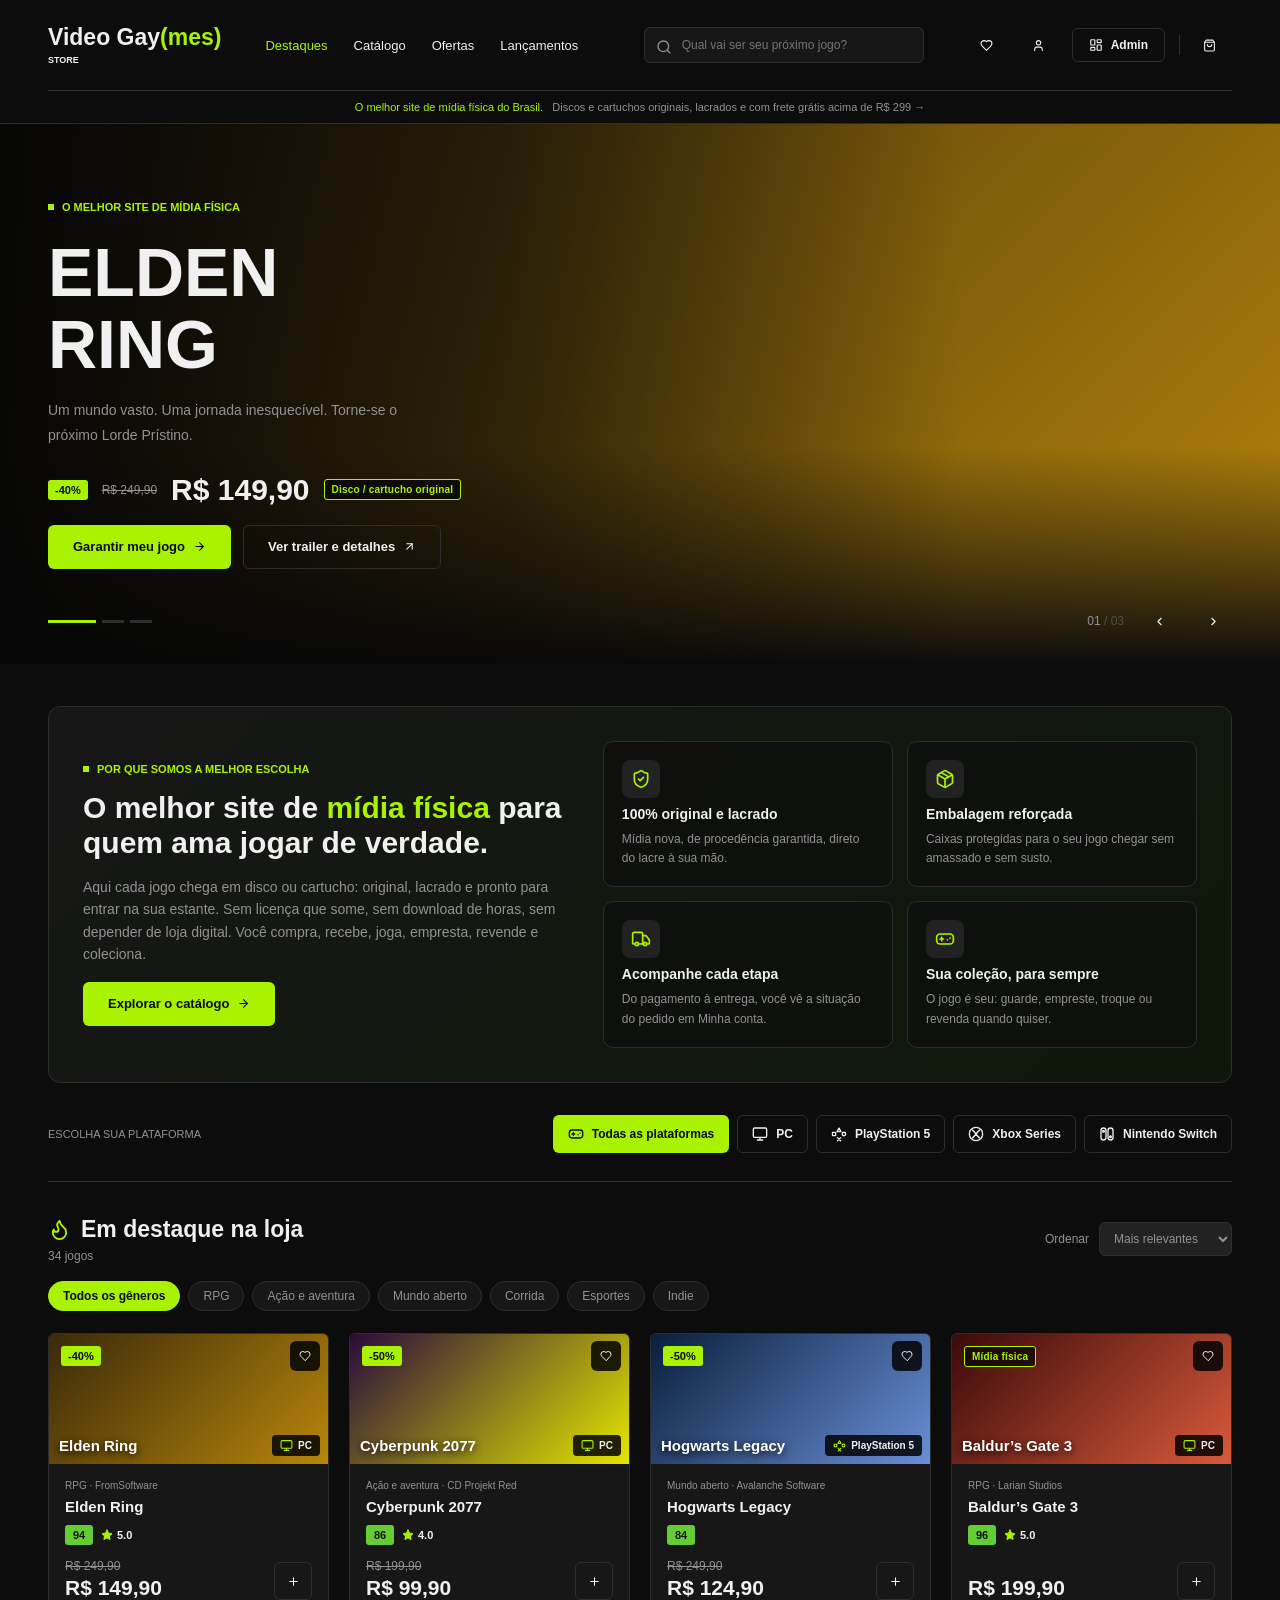
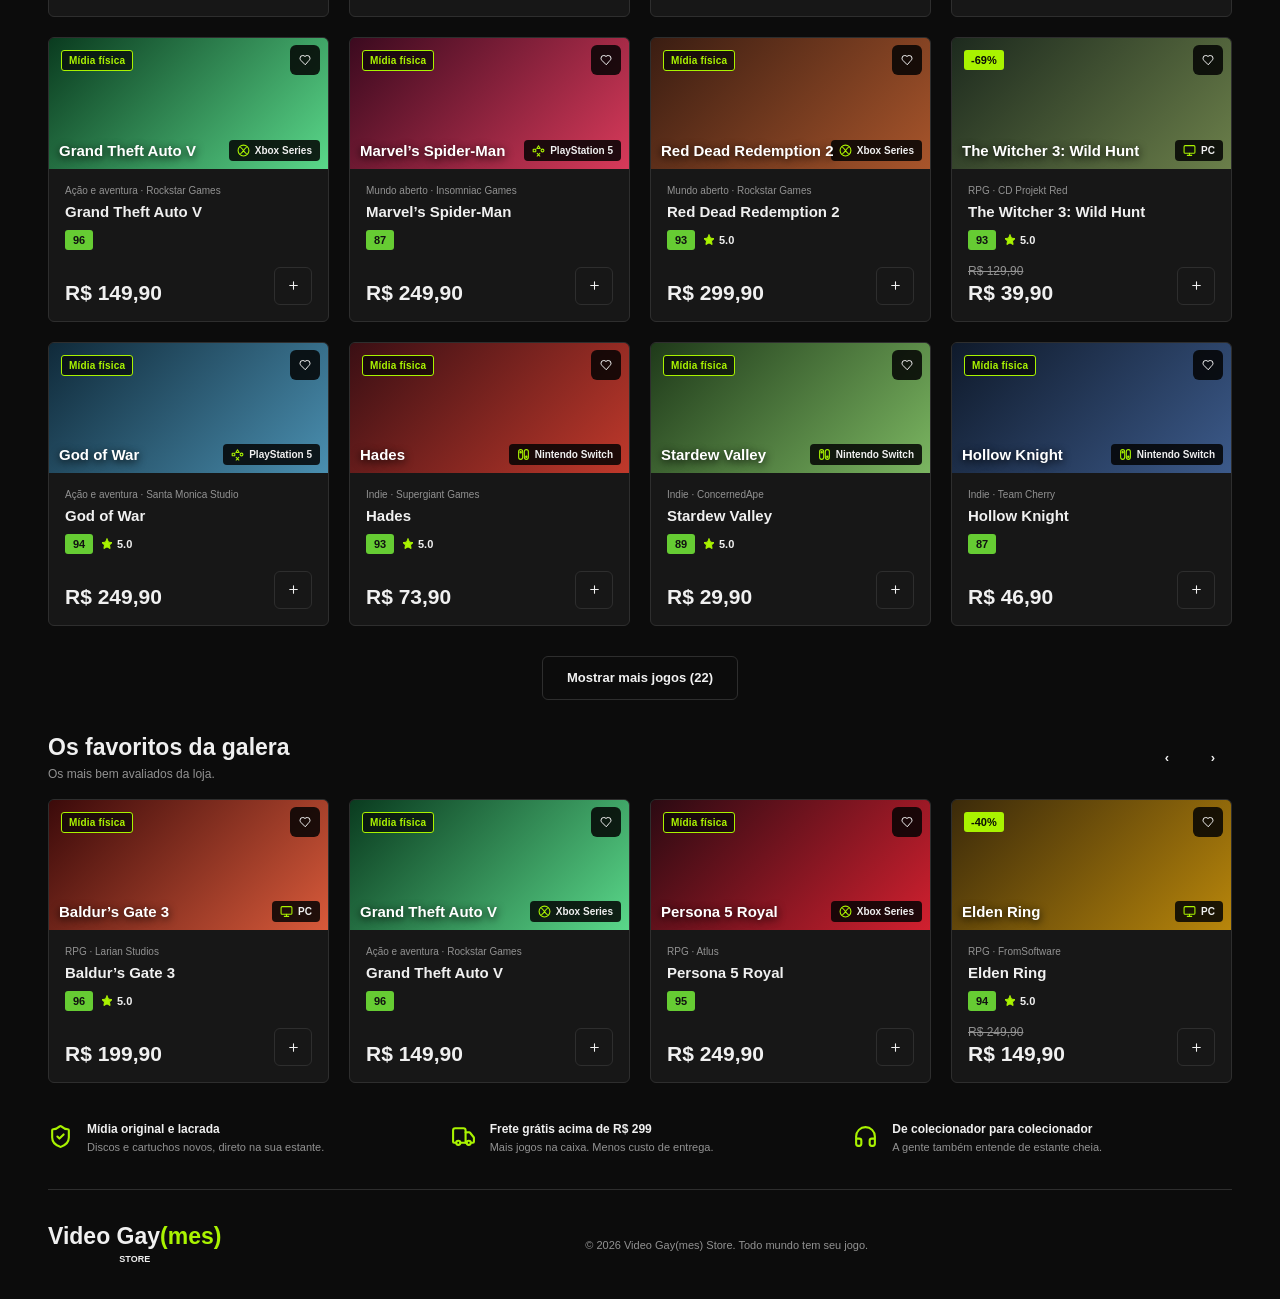
==== video-gaymes-store-c/index.html @ 2ef9c282 "Add files via upload" ====
<!DOCTYPE html>
<html lang="pt-BR">
<head>
  <meta charset="utf-8">
  <meta name="viewport" content="width=device-width, initial-scale=1">
  <title>Video Gay(mes) Store — O melhor site de mídia física para gamers</title>
  <meta name="description" content="O melhor site de mídia física: discos e cartuchos originais e lacrados para PC, PlayStation, Xbox e Nintendo, com envio protegido.">
  <link rel="icon" href="favicon.ico">
  <link rel="stylesheet" href="style.css">
</head>
<body data-page="store">
  <div class="container-store">
    <header class="store-header">
      <div class="brand">Video Gay<em>(mes)</em><small>STORE</small></div>
      <nav class="header-nav" id="nav" aria-label="Loja"></nav>
      <div class="header-search">
        <svg class="i" viewBox="0 0 24 24"><circle cx="11" cy="11" r="8"/><path d="m21 21-4.3-4.3"/></svg>
        <input id="q" aria-label="Buscar jogos" placeholder="Qual vai ser seu próximo jogo?">
      </div>
      <div class="header-actions">
        <button class="btn ghost icon" data-a="wishes" title="Lista de desejos"><svg class="i" viewBox="0 0 24 24"><path d="M19 14c1.49-1.46 3-3.21 3-5.5A5.5 5.5 0 0 0 16.5 3c-1.76 0-3 .5-4.5 2-1.5-1.5-2.74-2-4.5-2A5.5 5.5 0 0 0 2 8.5c0 2.3 1.5 4.05 3 5.5l7 7Z"/></svg></button>
        <button class="btn ghost icon" id="userBtn" data-a="account" title="Entrar"><svg class="i" viewBox="0 0 24 24"><path d="M19 21v-2a4 4 0 0 0-4-4H9a4 4 0 0 0-4 4v2"/><circle cx="12" cy="7" r="4"/></svg></button>
        <a class="btn outline admin-link" href="admin.html" title="Painel administrativo"><svg class="i" viewBox="0 0 24 24"><rect width="7" height="9" x="3" y="3" rx="1"/><rect width="7" height="5" x="14" y="3" rx="1"/><rect width="7" height="9" x="14" y="12" rx="1"/><rect width="7" height="5" x="3" y="16" rx="1"/></svg><span>Admin</span></a>
        <span class="sep"></span>
        <button class="btn ghost icon" data-a="cart" title="Carrinho"><svg class="i" viewBox="0 0 24 24"><path d="M6 2 3 6v14a2 2 0 0 0 2 2h14a2 2 0 0 0 2-2V6l-3-4Z"/><path d="M3 6h18"/><path d="M16 10a4 4 0 0 1-8 0"/></svg><span id="cartCount"></span></button>
      </div>
    </header>
  </div>

  <div class="announcement"><span>O melhor site de mídia física do Brasil.</span> &nbsp; Discos e cartuchos originais, lacrados e com frete grátis acima de R$ 299 →</div>

  <section class="hero" id="hero"></section>

  <main class="container-store">
    <section class="about" id="sobre">
      <div class="about-text">
        <span class="eyebrow">POR QUE SOMOS A MELHOR ESCOLHA</span>
        <h2>O melhor site de <em>mídia física</em> para quem ama jogar de verdade.</h2>
        <p>Aqui cada jogo chega em disco ou cartucho: original, lacrado e pronto para entrar na sua estante. Sem licença que some, sem download de horas, sem depender de loja digital. Você compra, recebe, joga, empresta, revende e coleciona.</p>
        <button class="btn lg" data-a="browse" data-v="Catálogo">Explorar o catálogo <svg class="i" viewBox="0 0 24 24"><path d="M5 12h14"/><path d="m12 5 7 7-7 7"/></svg></button>
      </div>
      <div class="about-grid">
        <div><span class="about-ico"><svg class="i" viewBox="0 0 24 24"><path d="M20 13c0 5-3.5 7.5-7.66 8.95a1 1 0 0 1-.67-.01C7.5 20.5 4 18 4 13V6a1 1 0 0 1 1-1c2 0 4.5-1.2 6.24-2.72a1.17 1.17 0 0 1 1.52 0C14.51 3.81 17 5 19 5a1 1 0 0 1 1 1z"/><path d="m9 12 2 2 4-4"/></svg></span><h3>100% original e lacrado</h3><p>Mídia nova, de procedência garantida, direto do lacre à sua mão.</p></div>
        <div><span class="about-ico"><svg class="i" viewBox="0 0 24 24"><path d="m7.5 4.27 9 5.15"/><path d="M21 8a2 2 0 0 0-1-1.73l-7-4a2 2 0 0 0-2 0l-7 4A2 2 0 0 0 3 8v8a2 2 0 0 0 1 1.73l7 4a2 2 0 0 0 2 0l7-4A2 2 0 0 0 21 16Z"/><path d="m3.3 7 8.7 5 8.7-5M12 22V12"/></svg></span><h3>Embalagem reforçada</h3><p>Caixas protegidas para o seu jogo chegar sem amassado e sem susto.</p></div>
        <div><span class="about-ico"><svg class="i" viewBox="0 0 24 24"><path d="M14 18V6a2 2 0 0 0-2-2H4a2 2 0 0 0-2 2v11a1 1 0 0 0 1 1h2"/><path d="M15 18H9"/><path d="M19 18h2a1 1 0 0 0 1-1v-3.65a1 1 0 0 0-.22-.62l-3.48-4.35A1 1 0 0 0 17.52 8H14"/><circle cx="17" cy="18" r="2"/><circle cx="7" cy="18" r="2"/></svg></span><h3>Acompanhe cada etapa</h3><p>Do pagamento à entrega, você vê a situação do pedido em Minha conta.</p></div>
        <div><span class="about-ico"><svg class="i" viewBox="0 0 24 24"><path d="M6 12h4M8 10v4"/><path d="M15 13h.01M18 11h.01"/><rect x="2" y="6" width="20" height="12" rx="4"/></svg></span><h3>Sua coleção, para sempre</h3><p>O jogo é seu: guarde, empreste, troque ou revenda quando quiser.</p></div>
      </div>
    </section>

    <div class="platform-band">
      <span class="platform-label">ESCOLHA SUA PLATAFORMA</span>
      <div class="platform-options" id="platforms"></div>
    </div>

    <section id="catalog">
      <div class="mobile-search"><input id="q2" aria-label="Buscar jogos no celular" placeholder="Buscar um jogo..."></div>
      <div id="catalogBody"></div>
    </section>

    <section>
      <div class="section-heading">
        <div><h2>Os favoritos da galera</h2><p>Os mais bem avaliados da loja.</p></div>
        <div style="display:flex;gap:8px">
          <button class="btn ghost icon" data-a="favPrev" title="Jogos anteriores">‹</button>
          <button class="btn ghost icon" data-a="favNext" title="Próximos jogos">›</button>
        </div>
      </div>
      <div class="game-grid" id="favGrid"></div>
    </section>

    <div class="benefits">
      <div><svg class="i" viewBox="0 0 24 24"><path d="M20 13c0 5-3.5 7.5-7.66 8.95a1 1 0 0 1-.67-.01C7.5 20.5 4 18 4 13V6a1 1 0 0 1 1-1c2 0 4.5-1.2 6.24-2.72a1.17 1.17 0 0 1 1.52 0C14.51 3.81 17 5 19 5a1 1 0 0 1 1 1z"/><path d="m9 12 2 2 4-4"/></svg><div><strong>Mídia original e lacrada</strong><p>Discos e cartuchos novos, direto na sua estante.</p></div></div>
      <div><svg class="i" viewBox="0 0 24 24"><path d="M14 18V6a2 2 0 0 0-2-2H4a2 2 0 0 0-2 2v11a1 1 0 0 0 1 1h2"/><path d="M15 18H9"/><path d="M19 18h2a1 1 0 0 0 1-1v-3.65a1 1 0 0 0-.22-.62l-3.48-4.35A1 1 0 0 0 17.52 8H14"/><circle cx="17" cy="18" r="2"/><circle cx="7" cy="18" r="2"/></svg><div><strong>Frete grátis acima de R$ 299</strong><p>Mais jogos na caixa. Menos custo de entrega.</p></div></div>
      <div><svg class="i" viewBox="0 0 24 24"><path d="M3 14h3a2 2 0 0 1 2 2v3a2 2 0 0 1-2 2H5a2 2 0 0 1-2-2v-7a9 9 0 0 1 18 0v7a2 2 0 0 1-2 2h-1a2 2 0 0 1-2-2v-3a2 2 0 0 1 2-2h3"/></svg><div><strong>De colecionador para colecionador</strong><p>A gente também entende de estante cheia.</p></div></div>
    </div>

    <footer class="store-footer">
      <button class="brand-btn" id="secret" aria-label="Video Gay(mes) Store"><div class="brand">Video Gay<em>(mes)</em><small>STORE</small></div></button>
      <p>© 2026 Video Gay(mes) Store. Todo mundo tem seu jogo.</p>
      <span></span>
    </footer>
  </main>

  <script src="app.js"></script>
</body>
</html>
---- video-gaymes-store-c/style.css ----
:root{--background:oklch(.155 0 0);--foreground:oklch(.955 0 0);--card:oklch(.205 0 0);--primary:oklch(.88 .24 128);--primary-foreground:oklch(.15 .015 128);--secondary:oklch(.25 0 0);--muted-foreground:oklch(.66 0 0);--accent:oklch(.88 .24 128);--border:oklch(.3 0 0);--destructive:oklch(.7 .19 30);--overlay:oklch(.1 0 0 /.85);--brand-deep:oklch(.47 .16 142);--hero-shade:linear-gradient(90deg,oklch(.12 0 0 /.98),oklch(.12 0 0 /.62) 40%,oklch(.12 0 0 /.02) 75%),linear-gradient(0deg,oklch(.155 0 0),transparent 40%)}
*{box-sizing:border-box;border-color:var(--border);letter-spacing:0}
body{margin:0;background:var(--background);color:var(--foreground);font-family:'Segoe UI',Arial,sans-serif}
h1,h2,h3,h4,p{margin:0}a{text-decoration:none;color:inherit}
button,input,select{font:inherit;color:inherit}button{cursor:pointer}
input,select{background:var(--secondary);border:1px solid var(--border);border-radius:6px;padding:10px 12px;min-width:0}
input:focus,select:focus{outline:1px solid var(--accent)}
svg.i{width:1em;height:1em;stroke:currentColor;fill:none;stroke-width:2;stroke-linecap:round;stroke-linejoin:round;vertical-align:-.125em;flex-shrink:0}
.hidden{display:none!important}.text-primary{color:var(--primary)}.muted{color:var(--muted-foreground)}.danger{color:var(--destructive)}

/* botões */
.btn{display:inline-flex;align-items:center;justify-content:center;gap:8px;height:38px;padding:0 16px;border-radius:6px;border:1px solid transparent;background:var(--primary);color:var(--primary-foreground);font-size:13px;font-weight:600;transition:filter .2s}
.btn:hover{filter:brightness(1.1)}.btn:disabled{opacity:.5;cursor:not-allowed}
.btn.lg{height:44px;padding:0 24px}.btn.sm{height:30px;padding:0 10px;font-size:12px}
.btn.outline{background:transparent;border-color:var(--border);color:var(--foreground)}
.btn.outline:hover{background:var(--secondary)}
.btn.ghost{background:transparent;color:var(--foreground)}.btn.ghost:hover{background:var(--secondary)}
.btn.secondary{background:var(--secondary);color:var(--foreground)}
.btn.destructive{background:var(--destructive);color:#111}
.btn.icon{width:38px;padding:0}.btn.icon.sm{width:30px}
.btn.link{background:none;color:var(--primary);padding:0;height:auto}

/* loja */
.container-store{max-width:1320px;margin:auto;padding:0 48px}
.brand{font-size:23px;line-height:1;font-weight:800;white-space:nowrap}.brand em{font-style:normal;color:var(--accent)}.brand small{display:block;font-size:9px;font-weight:600;margin-top:7px}
.store-header{border-bottom:1px solid var(--border);height:91px;display:flex;align-items:center;gap:44px}
.header-nav{display:flex;gap:26px;align-items:center;font-size:13px}
.header-nav button{background:none;border:0;padding:0}.header-nav .active{color:var(--accent)}
.header-search{position:relative;margin-left:auto;max-width:280px;flex:1}
.header-search input{width:100%;padding-left:37px;font-size:12px;background:var(--card)}
.header-search svg{position:absolute;left:12px;top:12px;color:var(--muted-foreground)}
.header-actions{display:flex;gap:14px;align-items:center}.header-actions .sep{height:20px;border-left:1px solid var(--border)}
.header-actions .btn{position:relative}
.cart-count{position:absolute;right:-3px;top:-3px;background:var(--accent);color:var(--primary-foreground);border-radius:50%;width:15px;height:15px;font-size:10px;display:flex;align-items:center;justify-content:center}
.announcement{text-align:center;font-size:11px;color:var(--muted-foreground);padding:10px;border-bottom:1px solid var(--border)}.announcement span{color:var(--accent)}
.hero{height:540px;position:relative;overflow:hidden}
.hero-image{position:absolute;inset:0}
.hero:after{content:'';position:absolute;inset:0;background:var(--hero-shade);pointer-events:none}
.hero-content{position:relative;z-index:1;padding:77px 48px 0;max-width:1320px;margin:auto}
.eyebrow{font-size:11px;font-weight:700;color:var(--accent);display:flex;gap:8px;align-items:center}.eyebrow:before{content:'';width:6px;height:6px;background:var(--accent)}
.hero h1{font-size:68px;line-height:1.06;max-width:600px;font-weight:800;margin:23px 0 18px}
.hero p{font-size:14px;color:var(--muted-foreground);max-width:365px;line-height:1.8}
.hero-price{display:flex;gap:14px;align-items:center;margin:24px 0 18px}.hero-price strong{font-size:30px}
.discount{background:var(--accent);color:var(--primary-foreground);font-size:11px;font-weight:800;padding:4px 7px;border-radius:3px}
.old-price{text-decoration:line-through;color:var(--muted-foreground);font-size:12px}
.hero-cta{display:flex;gap:12px}
.hero-bottom{position:absolute;z-index:2;bottom:24px;left:48px;right:48px;display:flex;align-items:center;justify-content:space-between}
.slide-dots{display:flex;gap:6px}.slide-dots button{height:3px;width:22px;padding:0;border:0;background:var(--border)}.slide-dots button.current{width:48px;background:var(--accent)}
.slide-nav{display:flex;align-items:center;gap:16px;font-size:12px;color:var(--muted-foreground)}
.platform-band{display:flex;justify-content:space-between;align-items:center;padding:24px 0 28px;border-bottom:1px solid var(--border);gap:20px}
.platform-options{display:flex;gap:8px}.platform-label{font-size:11px;color:var(--muted-foreground)}.platform-options .btn{font-size:11px;height:34px}
.section-heading{display:flex;align-items:center;justify-content:space-between;margin:37px 0 20px;gap:12px}
.section-heading h2{font-size:23px;font-weight:700;display:flex;align-items:center;gap:10px}.section-heading h2 svg{color:var(--accent)}
.section-heading p{font-size:12px;color:var(--muted-foreground);margin-top:6px}
.game-grid{display:grid;grid-template-columns:repeat(4,minmax(0,1fr));gap:20px}
.game-card{background:var(--card);border:1px solid var(--border);border-radius:6px;overflow:hidden;transition:transform .25s,border-color .25s;cursor:pointer;transition:border-color .15s}
.game-card:hover{border-color:var(--accent)}
.game-cover{position:relative;aspect-ratio:460/215;overflow:hidden}.game-cover .cover{width:100%;height:100%}
.cover{display:flex;align-items:flex-end;padding:10px;font-weight:800;font-size:15px;color:#fff;text-shadow:0 2px 8px #000}
.game-cover .discount{position:absolute;top:12px;left:12px}
.wish-button{position:absolute;right:8px;top:7px;background:var(--overlay)!important}.wish-button.on svg{fill:var(--primary);color:var(--primary)}
.game-info{padding:16px}.platform-name{font-size:9px;color:var(--muted-foreground);display:flex;gap:6px;align-items:center}
.game-info h3{font-size:15px;font-weight:600;margin:9px 0 18px;white-space:nowrap;overflow:hidden;text-overflow:ellipsis;cursor:pointer}
.game-price-line{display:flex;align-items:flex-end;justify-content:space-between}.game-price-line strong{display:block;font-size:21px;margin-top:3px}.game-price-line .btn{border:1px solid var(--border)}
.wide-promo{margin-top:38px;padding:26px 30px;border-top:1px solid var(--border);border-bottom:1px solid var(--border);display:flex;align-items:center;justify-content:space-between;background:var(--card)}
.wide-promo>div{display:flex;align-items:center;gap:20px}.wide-promo>div>svg{color:var(--primary);font-size:36px}
.wide-promo h3{font-size:19px;font-weight:650}.wide-promo p{color:var(--muted-foreground);font-size:12px;margin-top:5px}
.benefits{display:grid;grid-template-columns:repeat(3,1fr);padding:36px 0;gap:24px;border-bottom:1px solid var(--border)}
.benefits>div{display:flex;gap:14px;align-items:center}.benefits>div>svg{color:var(--accent);font-size:25px}.benefits strong{font-size:12px}.benefits p{color:var(--muted-foreground);font-size:11px;margin-top:4px}
.store-footer{display:flex;justify-content:space-between;align-items:center;padding:35px 0;color:var(--muted-foreground);font-size:11px}
.store-footer .brand-btn{background:none;border:0;padding:0;color:var(--foreground)}
.empty-state{text-align:center;padding:50px 10px;color:var(--muted-foreground)}
.sort-row{display:flex;justify-content:flex-end;margin-bottom:16px}.mobile-search{display:none;margin-bottom:16px}.mobile-search input{width:100%;font-size:12px}

/* modal e toasts */
.overlay{position:fixed;inset:0;background:var(--overlay);display:flex;align-items:center;justify-content:center;z-index:50;padding:12px}
.dialog{background:var(--card);border:1px solid var(--border);border-radius:8px;padding:24px;width:100%;max-width:480px;max-height:90vh;overflow:auto;display:flex;flex-direction:column;gap:14px;position:relative}.dialog>*{flex-shrink:0}
.dialog.wide{max-width:672px}.dialog h2{font-size:18px;font-weight:600}.dialog>.desc{font-size:13px;color:var(--muted-foreground)}
.dialog .close{position:absolute;right:12px;top:12px}
.detail-cover{aspect-ratio:460/215;width:100%;border-radius:4px;overflow:hidden}.detail-cover .cover{height:100%}
.cart-row{display:flex;gap:12px;align-items:center;padding:15px 0;border-bottom:1px solid var(--border)}
.cart-row .cover{width:80px;height:38px;border-radius:3px;flex-shrink:0;font-size:0}.cart-row h3{font-size:13px}.cart-row p{font-size:12px;color:var(--muted-foreground)}.cart-row .grow{flex:1}
.qty{display:flex;gap:8px;align-items:center;margin-top:8px;font-size:12px}.qty .btn{width:24px;height:24px;padding:0}
.row-between{display:flex;justify-content:space-between;font-size:14px}
#toasts{position:fixed;right:16px;bottom:16px;display:grid;gap:8px;z-index:100}
.toast{background:var(--card);border:1px solid var(--border);border-left:3px solid var(--accent);padding:12px 16px;border-radius:6px;font-size:13px;animation:rise-in .25s both}.toast.error{border-left-color:var(--destructive)}
.field{display:grid;gap:4px;font-size:12px;color:var(--muted-foreground)}.field input{width:100%}
.box{border:1px solid var(--border);border-radius:8px;padding:12px;font-size:13px}.box.flex{display:flex;justify-content:space-between}
.grid2{display:grid;grid-template-columns:1fr 1fr;gap:12px}.stack{display:grid;gap:8px}

/* admin */
.admin-shell{min-height:100vh;display:grid;grid-template-columns:226px 1fr}
.admin-sidebar{border-right:1px solid var(--border);padding:30px 18px;position:sticky;top:0;height:100vh;background:var(--card);display:flex;flex-direction:column}
.admin-sidebar .brand{font-size:21px;padding:0 10px}.admin-nav-label{font-size:9px;color:var(--muted-foreground);padding:32px 12px 12px}
.admin-nav{display:flex;flex-direction:column;gap:4px;overflow:auto}
.admin-nav .btn{justify-content:flex-start;font-size:12px;height:39px;color:var(--muted-foreground)}.admin-nav .btn.selected{background:var(--secondary);color:var(--accent);border-left:2px solid var(--accent)}
.admin-nav .count{margin-left:auto;font-size:10px}
.admin-bottom{margin-top:auto;border-top:1px solid var(--border);padding-top:15px;font-size:10px;color:var(--muted-foreground)}.admin-bottom p{padding:0 12px;margin-top:14px}
.admin-main{min-width:0}
.admin-topbar{height:78px;padding:0 34px;display:flex;align-items:center;justify-content:space-between;border-bottom:1px solid var(--border)}.admin-topbar h2{font-size:12px;color:var(--muted-foreground)}.admin-topbar h2 b{color:var(--foreground);font-weight:400}
.admin-topbar .who{display:flex;align-items:center;gap:12px;font-size:12px}.avatar{border-radius:6px;background:var(--secondary);width:32px;height:32px;display:flex;align-items:center;justify-content:center;color:var(--primary);font-size:12px;font-weight:700}
.admin-content{padding:30px 34px;max-width:1600px;margin:auto}
.admin-title{display:flex;align-items:center;justify-content:space-between;margin-bottom:25px;gap:15px}.admin-title h1{font-size:28px;font-weight:700}.admin-title p{font-size:12px;color:var(--muted-foreground);margin-top:5px}
.demo-badge{font-size:10px;border:1px solid var(--border);padding:6px 9px;color:var(--muted-foreground);border-radius:4px}
.stat-grid{display:grid;grid-template-columns:repeat(4,1fr);gap:16px}
.stat-card{border:1px solid var(--border);border-radius:6px;padding:19px;background:var(--card)}
.stat-label{display:flex;align-items:center;justify-content:space-between;font-size:11px;color:var(--muted-foreground)}.stat-card strong{font-size:26px;display:block;margin:16px 0 9px}.stat-change{font-size:10px;color:var(--accent)}.stat-change span{color:var(--muted-foreground);margin-left:5px}
.dashboard-charts,.dashboard-bottom{display:grid;grid-template-columns:1.8fr 1fr;gap:22px;margin-top:28px}.dashboard-bottom{margin-top:24px}
.chart-panel{min-width:0;border-top:1px solid var(--border);padding-top:20px}
.panel-heading{display:flex;justify-content:space-between;align-items:center;margin-bottom:18px;gap:10px}.panel-heading h3{font-size:14px;font-weight:650}.panel-heading p{font-size:11px;color:var(--muted-foreground);margin-top:5px}
.chart-frame{height:230px;width:100%}.chart-frame svg{width:100%;height:100%}
.status-list{display:grid;gap:12px;padding:20px 0;font-size:12px}.status-item{display:flex;justify-content:space-between}
progress{width:100%;height:5px;display:block;margin-top:7px;accent-color:var(--accent);border:0;border-radius:3px}progress::-webkit-progress-bar{background:var(--secondary);border-radius:3px}progress::-webkit-progress-value{background:var(--accent);border-radius:3px}
.table-wrap{overflow:auto}table{width:100%;border-collapse:collapse;font-size:11px;white-space:nowrap}
th{text-align:left;font-size:10px;font-weight:500;color:var(--muted-foreground);padding:13px 10px;background:var(--card)}th button{background:none;border:0;padding:0;font-size:10px;color:var(--muted-foreground)}
td{padding:15px 10px;border-bottom:1px solid var(--border)}.actions{display:flex;justify-content:flex-end;gap:4px}
.status-pill{display:inline-flex;padding:4px 8px;border-radius:4px;font-size:10px;background:var(--secondary);color:var(--muted-foreground)}.status-pill.positive{color:var(--accent);background:color-mix(in oklch,var(--brand-deep) 20%,transparent)}
.stock-row{display:flex;align-items:center;gap:10px;padding:12px 0;border-bottom:1px solid var(--border)}.stock-row .cover{width:62px;height:29px;border-radius:3px;font-size:0;flex-shrink:0}.stock-row .grow{flex:1}.stock-row h4{font-size:11px}.stock-row p{font-size:10px;color:var(--destructive);margin-top:3px}
.module-tabs{display:flex;gap:8px;margin-bottom:20px;flex-wrap:wrap}
.module-toolbar{display:flex;justify-content:space-between;gap:12px;margin-bottom:22px}.module-toolbar .left{display:flex;gap:12px;flex:1}.module-toolbar input{max-width:300px;width:100%;font-size:12px}.module-toolbar select{font-size:12px}.module-toolbar .right{display:flex;gap:8px}
.pager{display:flex;justify-content:space-between;align-items:center;margin-top:24px;font-size:12px;color:var(--muted-foreground)}.pager>div{display:flex;gap:12px;align-items:center}
.form-grid{display:grid;grid-template-columns:1fr 1fr;gap:14px;max-height:60vh;overflow:auto;padding:2px}.form-grid label{font-size:11px;display:flex;flex-direction:column;gap:6px;color:var(--muted-foreground)}.form-grid input,.form-grid select{font-size:12px;width:100%}
.admin-foot{padding:20px 32px;font-size:10px;color:var(--muted-foreground);border-top:1px solid var(--border);display:flex;justify-content:space-between}
dl{display:grid;grid-template-columns:1fr 1fr;gap:16px;font-size:12px;margin:0}dt{color:var(--muted-foreground);margin-bottom:4px}dd{margin:0;word-break:break-word}

@keyframes rise-in{from{opacity:0;transform:translateY(15px)}to{opacity:1;transform:none}}
@keyframes scene-in{from{opacity:.3;transform:scale(1.025)}to{opacity:1;transform:none}}
@media(min-width:1500px){.hero-content{padding-top:90px}.hero{height:580px}}
@media(max-width:1100px){.container-store{padding:0 28px}.store-header{gap:24px}.header-nav{gap:14px}.header-search{max-width:230px}.hero-content{padding-left:28px}.hero-bottom{left:28px;right:28px}.game-grid{gap:14px}.platform-options{gap:4px}.admin-shell{grid-template-columns:190px 1fr}.admin-content{padding:25px}.stat-grid{grid-template-columns:repeat(2,1fr)}}
@media(max-width:760px){
.container-store{padding:0 20px}.store-header{height:77px;gap:12px}.brand{font-size:20px}.header-nav,.header-search{display:none}.mobile-search{display:block}.header-actions{margin-left:auto;gap:5px}.announcement{font-size:10px}
.hero{height:510px}.hero-content{padding:70px 20px 0}.hero h1{font-size:48px;max-width:340px}.hero-bottom{left:20px;right:20px}.hero p{max-width:270px;font-size:12px}.hero-price strong{font-size:26px}.hero-cta{gap:8px}.hero-cta .btn{padding:0 14px;font-size:12px}
.platform-band{align-items:flex-start;flex-direction:column;gap:12px;padding:18px 0}.platform-options{overflow:auto;width:100%;padding-bottom:4px}.platform-options .btn{flex-shrink:0}
.game-grid{grid-template-columns:repeat(2,minmax(0,1fr));gap:12px}.game-info{padding:12px}.game-info h3{font-size:12px;margin-bottom:14px}.game-price-line strong{font-size:17px}.game-price-line .btn{width:28px;height:28px}.game-cover .discount{top:7px;left:7px;font-size:9px}.wish-button{width:26px;height:26px}
.section-heading h2{font-size:20px}.wide-promo{padding:20px;align-items:flex-start;gap:15px;flex-direction:column}.benefits{grid-template-columns:1fr}.store-footer{align-items:flex-start;gap:20px;flex-direction:column}
.admin-shell{grid-template-columns:1fr}.admin-sidebar{position:relative;height:auto;padding:18px}.admin-nav-label,.admin-bottom{display:none}.admin-nav{flex-direction:row;margin-top:20px}.admin-nav .btn{flex-shrink:0}.admin-topbar{height:60px;padding:0 20px}.admin-content{padding:24px 18px}.admin-title{align-items:flex-start;flex-wrap:wrap}.admin-title h1{font-size:23px}.stat-grid{gap:10px}.stat-card{padding:14px}.stat-card strong{font-size:22px}.stat-change span{display:none}.dashboard-charts,.dashboard-bottom{grid-template-columns:1fr}.form-grid{grid-template-columns:1fr}.module-toolbar{flex-wrap:wrap}.module-toolbar .left{flex-wrap:wrap}}
@media(prefers-reduced-motion:reduce){*,*:before,*:after{animation:none!important;transition:none!important}}

/* ===== catálogo v2 ===== */
.cover{position:relative;overflow:hidden}.cover img{position:absolute;inset:0;width:100%;height:100%;object-fit:cover}
.cover-label{position:relative;z-index:1}.cover.loaded .cover-label{display:none}
.admin-link{height:34px;font-size:12px}.admin-link .i{font-size:14px}
.plat-badge{position:absolute;right:8px;bottom:8px;display:inline-flex;align-items:center;gap:5px;background:var(--overlay);padding:4px 8px;border-radius:4px;font-size:10px;font-weight:600;color:var(--foreground)}.plat-badge .i{color:var(--accent)}
.genre{display:block;font-size:10px;color:var(--muted-foreground);white-space:nowrap;overflow:hidden;text-overflow:ellipsis}
.game-info h3{margin:7px 0 10px}
.game-meta{display:flex;align-items:center;gap:8px;min-height:20px;margin-bottom:14px}
.score{display:inline-flex;align-items:center;justify-content:center;min-width:28px;height:20px;padding:0 5px;border-radius:3px;font-size:11px;font-weight:800;color:#111}
.score.good{background:#6c3}.score.mid{background:#fc3}.score.bad{background:#f66}.score.comm{background:var(--accent)}
.score.big{min-width:44px;height:44px;font-size:19px;border-radius:6px}
.stars{display:inline-flex;align-items:center;gap:4px;font-size:11px;color:var(--muted-foreground)}.stars svg{fill:var(--primary);color:var(--primary)}.stars b{color:var(--foreground);font-weight:600}
.game-price-line .old-price{display:block}
.chips{display:flex;gap:8px;flex-wrap:wrap;margin:0 0 22px}
.chip{background:var(--card);border:1px solid var(--border);border-radius:999px;padding:7px 14px;font-size:12px;color:var(--muted-foreground);transition:border-color .15s,color .15s}
.chip:hover{border-color:var(--accent);color:var(--foreground)}.chip.on{background:var(--accent);border-color:var(--accent);color:var(--primary-foreground);font-weight:700}
.sort-box{display:flex;align-items:center;gap:10px;font-size:12px;color:var(--muted-foreground)}.sort-box select{font-size:12px;padding:8px 10px}
.more{display:flex;justify-content:center;margin-top:30px}
.platform-options{flex-wrap:wrap;justify-content:flex-end}.platform-options .btn{font-size:12px;height:38px;padding:0 14px}.platform-options .btn svg{font-size:17px}
.section-heading{margin:34px 0 18px}
.dialog.wide{max-width:760px}
.detail-video{aspect-ratio:16/9;width:100%;border-radius:6px;overflow:hidden;background:#000;position:relative}
.detail-video iframe{position:absolute;inset:0;width:100%;height:100%;border:0}.detail-video .cover{height:100%;font-size:22px;align-items:center;justify-content:center}
.yt-link{font-size:11px;color:var(--muted-foreground);justify-self:end;margin-top:-6px}.yt-link:hover{color:var(--accent)}
.plat-line{display:flex;align-items:center;gap:7px;margin-top:5px}.plat-line .i{color:var(--accent)}
.ratings{display:grid;grid-template-columns:1fr 1fr;gap:12px}
.rate-box{display:flex;align-items:center;gap:12px;border:1px solid var(--border);border-radius:8px;padding:12px;font-size:12px}.rate-box small{display:block;color:var(--muted-foreground);font-size:10px;margin-top:3px}
.sec{font-size:14px;font-weight:650;margin-top:4px}
.synopsis{font-size:14px;line-height:1.7;color:var(--muted-foreground)}
.specs{display:grid;grid-template-columns:repeat(4,1fr);gap:12px;margin:0;font-size:12px}.specs dd{margin:0}
.buy-row{display:flex;justify-content:space-between;align-items:flex-end;gap:12px;border-top:1px solid var(--border);padding-top:16px;flex-wrap:wrap}
.big-price{display:block;font-size:30px;margin-top:4px}.buy-actions{display:flex;gap:8px}
.wish-btn.on svg{fill:var(--primary);color:var(--primary)}
.review{border-bottom:1px solid var(--border);padding:11px 0}.review-head{display:flex;justify-content:space-between;font-size:12px;margin-bottom:4px}.review p{font-size:13px;color:var(--muted-foreground)}
.review-form{display:grid;gap:10px;margin-top:6px}.review-form input[type=text],.review-form input:not([type]){width:100%}
.stars-pick{display:flex;gap:4px}.stars-pick button{background:none;border:0;padding:2px;color:var(--muted-foreground)}.stars-pick button.on{color:var(--primary)}.stars-pick button.on svg{fill:var(--primary)}
.admin-link span{display:inline}
@media(max-width:1100px){.game-grid{grid-template-columns:repeat(3,minmax(0,1fr))}}
@media(max-width:760px){.game-grid{grid-template-columns:repeat(2,minmax(0,1fr))}.admin-link span{display:none}.admin-link{width:34px;padding:0}.ratings{grid-template-columns:1fr}.specs{grid-template-columns:1fr 1fr}.section-heading{flex-wrap:wrap}.platform-options{justify-content:flex-start;flex-wrap:nowrap}.plat-badge{font-size:9px;padding:3px 6px}}

/* ===== mídia física: etiqueta e seção "sobre" ===== */
.tag-physical{display:inline-flex;align-items:center;font-size:10px;font-weight:700;letter-spacing:.02em;padding:4px 7px;border-radius:3px;border:1px solid var(--accent);color:var(--accent);background:oklch(.12 0 0 /.7)}
.game-cover .tag-physical{position:absolute;top:12px;left:12px}
.about{display:grid;grid-template-columns:minmax(0,1.05fr) minmax(0,1.3fr);gap:40px;align-items:center;margin:42px 0 8px;padding:34px;border:1px solid var(--border);border-radius:12px;background:linear-gradient(135deg,var(--card),oklch(.19 .03 135))}
.about-text{display:grid;gap:16px;justify-items:start}
.about h2{font-size:30px;line-height:1.15;font-weight:750}.about h2 em{font-style:normal;color:var(--accent)}
.about p{color:var(--muted-foreground);font-size:14px;line-height:1.6}
.about-grid{display:grid;grid-template-columns:1fr 1fr;gap:14px}
.about-grid>div{padding:18px;border:1px solid var(--border);border-radius:10px;background:oklch(.155 0 0 /.6);display:grid;gap:8px;align-content:start}
.about-ico{width:38px;height:38px;border-radius:8px;background:var(--secondary);color:var(--accent);display:flex;align-items:center;justify-content:center;font-size:20px}
.about-grid h3{font-size:14px;font-weight:650}.about-grid p{font-size:12px}

/* ===== menu lateral (carrinho e conta) ===== */
.drawer{position:fixed;inset:0;z-index:60;background:var(--overlay);display:flex;justify-content:flex-end;animation:fade-in .2s both}
.drawer-panel{width:100%;max-width:440px;height:100%;background:var(--card);border-left:1px solid var(--border);display:flex;flex-direction:column;animation:slide-in .28s cubic-bezier(.2,.8,.2,1) both;box-shadow:-20px 0 60px oklch(0 0 0 /.4)}
@keyframes slide-in{from{transform:translateX(40px);opacity:0}to{transform:none;opacity:1}}
@keyframes fade-in{from{opacity:0}to{opacity:1}}
.drawer-head{display:flex;align-items:center;justify-content:space-between;gap:12px;padding:20px 20px 16px;border-bottom:1px solid var(--border)}
.drawer-head h2{font-size:19px;font-weight:700}.drawer-head p{font-size:12px;color:var(--muted-foreground);margin-top:3px}
.drawer-body{flex:1;overflow-y:auto;padding:18px 20px;display:flex;flex-direction:column;gap:12px}.drawer-body>*{flex-shrink:0}
.drawer-foot{padding:16px 20px 20px;border-top:1px solid var(--border);display:grid;gap:10px;background:oklch(.18 0 0)}
.drawer-foot .total{font-size:16px;margin-top:2px}.drawer-foot .total strong{font-size:22px;color:var(--accent)}
.drawer-foot .btn.lg{height:46px;font-size:14px}.drawer-foot .note{font-size:11px;text-align:center}

/* carrinho */
.ship-bar{padding:12px 14px;border:1px solid var(--border);border-radius:10px;background:var(--secondary)}
.ship-bar p{font-size:12px;display:flex;gap:6px;align-items:center;color:var(--muted-foreground)}.ship-bar b{color:var(--foreground)}.ship-bar svg{color:var(--accent)}
.ship-bar .bar{height:6px;border-radius:99px;background:oklch(.15 0 0);margin-top:9px;overflow:hidden}.ship-bar .bar i{display:block;height:100%;background:linear-gradient(90deg,var(--brand-deep),var(--accent));border-radius:99px;transition:width .3s}
.cart-item{display:flex;gap:12px;padding:12px;border:1px solid var(--border);border-radius:10px;background:oklch(.18 0 0);position:relative}
.cart-item .cover{width:104px;aspect-ratio:460/215;height:auto;align-self:flex-start;border-radius:6px;font-size:0;flex-shrink:0}
.ci-info{flex:1;min-width:0;display:grid;gap:4px;align-content:start;padding-right:22px}.ci-info h3{font-size:13px;font-weight:650;line-height:1.25}
.ci-info .genre{display:flex;align-items:center;gap:5px}.ci-info small{font-size:11px}
.ci-bottom{display:flex;align-items:center;justify-content:space-between;gap:8px;margin-top:4px}.ci-bottom strong{font-size:14px}.ci-bottom .qty{margin:0}
.qty span{min-width:16px;text-align:center;font-weight:600}
.ci-rm{position:absolute;top:6px;right:6px;color:var(--muted-foreground)}.ci-rm:hover{color:var(--destructive)}

/* conta */
.user-head{justify-content:flex-start}.user-head>div{flex:1;min-width:0}.user-head p{overflow:hidden;text-overflow:ellipsis;white-space:nowrap}
.avatar-lg{width:46px;height:46px;border-radius:50%;background:linear-gradient(135deg,var(--brand-deep),var(--accent));color:var(--primary-foreground);display:flex;align-items:center;justify-content:center;font-weight:800;font-size:15px;flex-shrink:0}
.drawer-tabs{display:grid;grid-template-columns:repeat(3,1fr);border-bottom:1px solid var(--border)}
.drawer-tabs button{background:none;border:0;border-bottom:2px solid transparent;color:var(--muted-foreground);font-size:12px;font-weight:600;padding:13px 4px;display:flex;align-items:center;justify-content:center;gap:6px}
.drawer-tabs button.on{color:var(--accent);border-bottom-color:var(--accent)}.drawer-tabs button:hover{color:var(--foreground)}
.stats{display:grid;grid-template-columns:repeat(3,1fr);gap:8px}
.stats>div{border:1px solid var(--border);border-radius:10px;padding:12px 8px;text-align:center;background:oklch(.18 0 0);display:grid;gap:2px}.stats b{font-size:16px;color:var(--accent)}.stats span{font-size:10px;color:var(--muted-foreground)}
.menu-list{display:grid;gap:6px;margin-top:4px}
.menu-list>*{display:flex;align-items:center;gap:12px;padding:12px 14px;border:1px solid var(--border);border-radius:10px;background:oklch(.18 0 0);color:var(--foreground);font-size:13px;font-weight:600;text-align:left}
.menu-list>*:hover{border-color:var(--accent)}.menu-list svg{color:var(--accent);font-size:17px}.menu-list span{flex:1}.menu-list em{font-style:normal;font-size:11px;color:var(--muted-foreground);background:var(--secondary);border-radius:99px;padding:2px 8px}
.vgcard{border-radius:14px;padding:18px;background:linear-gradient(135deg,var(--brand-deep),oklch(.28 .08 140));display:grid;gap:18px;color:#fff}
.vgcard>span{font-size:11px;font-weight:800;letter-spacing:.12em;opacity:.85}.vgcard>b{font-size:17px;letter-spacing:.12em}
.vgcard>div{display:flex;justify-content:space-between;align-items:flex-end}.vgcard small{opacity:.8}.vgcard strong{font-size:18px}

/* pedidos */
.order{border:1px solid var(--border);border-radius:12px;background:oklch(.18 0 0);overflow:hidden}.order.open{border-color:var(--accent)}
.order-head{width:100%;background:none;border:0;color:var(--foreground);display:flex;justify-content:space-between;align-items:center;gap:10px;padding:14px;text-align:left}
.order-head strong{font-size:13px;display:block}.order-head small{font-size:11px;color:var(--muted-foreground)}
.order-right{display:grid;justify-items:end;gap:5px}.order-right strong{font-size:13px}
.os-pill{font-size:10px;font-weight:700;padding:3px 8px;border-radius:99px;background:var(--secondary);color:var(--muted-foreground)}
.os-pill.s-pago,.os-pill.s-em_separacao,.os-pill.s-enviado{background:oklch(.88 .24 128 /.15);color:var(--accent)}
.os-pill.s-entregue{background:var(--accent);color:var(--primary-foreground)}.os-pill.s-cancelado,.os-pill.s-reembolsado{background:oklch(.7 .19 30 /.15);color:var(--destructive)}
.mini-steps{display:grid;grid-template-columns:repeat(4,1fr);gap:4px;padding:0 14px 14px}.mini-steps i{height:4px;border-radius:99px;background:var(--secondary)}.mini-steps i.on{background:var(--accent)}
.order-detail{border-top:1px solid var(--border);padding:16px 14px;display:grid;gap:14px}
.timeline{list-style:none;margin:0;padding:0;display:grid;gap:0}
.timeline li{display:grid;grid-template-columns:26px 1fr auto;gap:12px;align-items:start;position:relative;padding-bottom:18px;color:var(--muted-foreground)}.timeline li:last-child{padding-bottom:0}
.timeline li:not(:last-child):before{content:'';position:absolute;left:12px;top:26px;bottom:0;width:2px;background:var(--border)}
.timeline li.done:not(:last-child):before{background:var(--accent)}
.timeline .dot{width:26px;height:26px;border-radius:50%;border:2px solid var(--border);background:var(--card);display:flex;align-items:center;justify-content:center;font-size:12px}
.timeline li.done .dot{background:var(--accent);border-color:var(--accent);color:var(--primary-foreground)}
.timeline li.now .dot{border-color:var(--accent);color:var(--accent);box-shadow:0 0 0 4px oklch(.88 .24 128 /.18)}
.timeline li.done strong,.timeline li.now strong{color:var(--foreground)}
.timeline strong{font-size:13px;display:block}.timeline small{font-size:11px;display:block;margin-top:2px}.timeline time{font-size:10px;white-space:nowrap;padding-top:4px}
.track{display:flex;justify-content:space-between;align-items:center;gap:8px;padding:10px 12px;border-radius:8px;background:var(--secondary);font-size:11px;color:var(--muted-foreground)}.track span{display:flex;gap:6px;align-items:center}.track b{color:var(--foreground);letter-spacing:.04em}
.order-items{display:grid;gap:6px;font-size:12px}.order-items>div{display:flex;justify-content:space-between;gap:10px}.order-items .sum{border-top:1px solid var(--border);padding-top:8px;font-weight:700;font-size:13px}
@media(max-width:860px){.about{grid-template-columns:1fr;padding:22px;gap:24px}.about h2{font-size:24px}.about-grid{grid-template-columns:1fr}.drawer-panel{max-width:100%}}

#toasts{right:auto;left:16px}
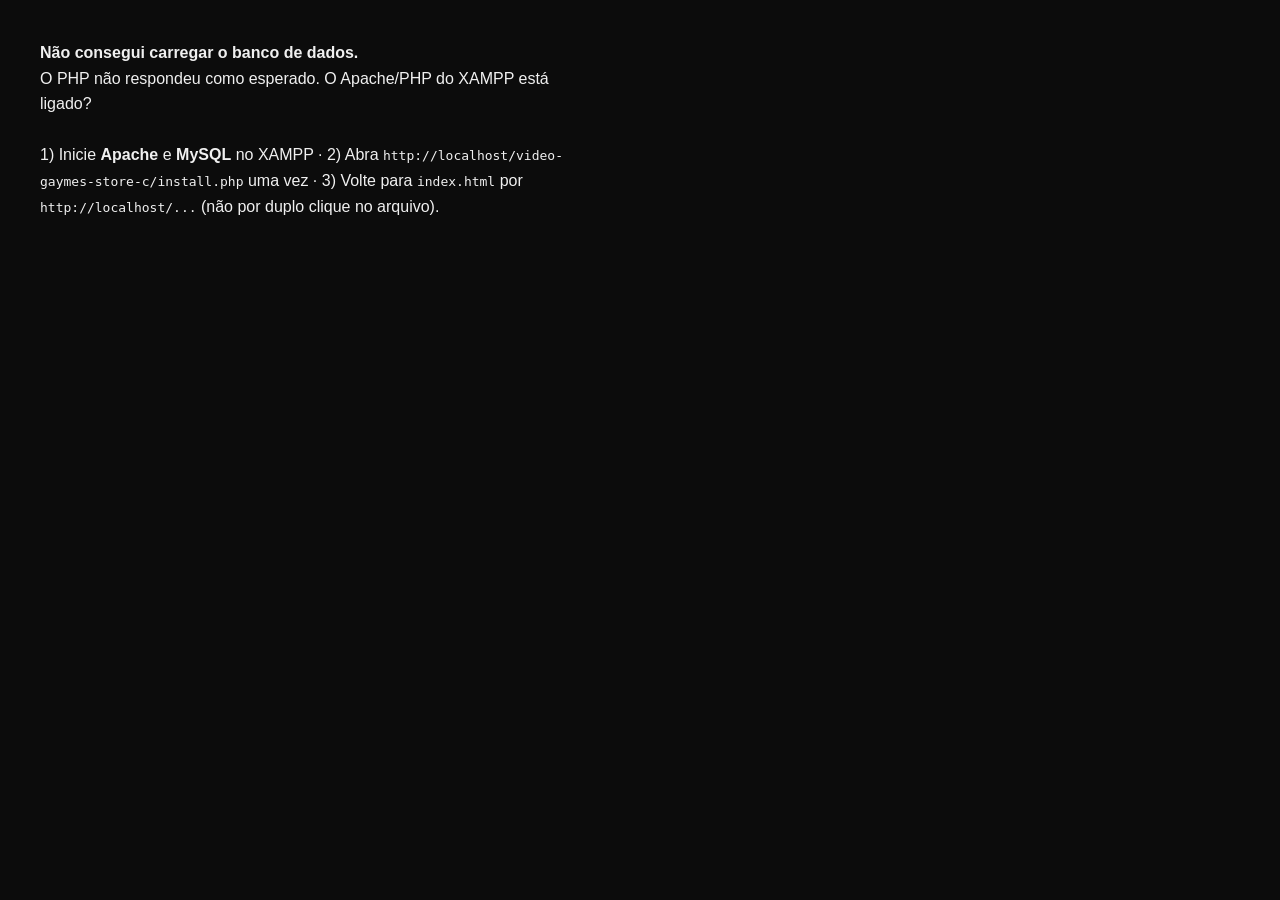
==== commit d167fbca: "Add files via upload" ====
--- a/video-gaymes-store-c/index.html
+++ b/video-gaymes-store-c/index.html
@@ -5,13 +5,16 @@
   <meta name="viewport" content="width=device-width, initial-scale=1">
   <title>Video Gay(mes) Store — O melhor site de mídia física para gamers</title>
   <meta name="description" content="O melhor site de mídia física: discos e cartuchos originais e lacrados para PC, PlayStation, Xbox e Nintendo, com envio protegido.">
-  <link rel="icon" href="favicon.ico">
+  <link rel="icon" type="image/png" href="img/logo.png">
+  <link rel="icon" href="favicon.ico" sizes="any">
+  <link rel="apple-touch-icon" href="img/logo.png">
+  <meta name="theme-color" content="#141414">
   <link rel="stylesheet" href="style.css">
 </head>
 <body data-page="store">
   <div class="container-store">
     <header class="store-header">
-      <div class="brand">Video Gay<em>(mes)</em><small>STORE</small></div>
+      <img class="brand-logo" src="img/logo.png" alt="Video Gay(mes) Store" width="52" height="52">
       <nav class="header-nav" id="nav" aria-label="Loja"></nav>
       <div class="header-search">
         <svg class="i" viewBox="0 0 24 24"><circle cx="11" cy="11" r="8"/><path d="m21 21-4.3-4.3"/></svg>
@@ -27,9 +30,17 @@
     </header>
   </div>
 
-  <div class="announcement"><span>O melhor site de mídia física do Brasil.</span> &nbsp; Discos e cartuchos originais, lacrados e com frete grátis acima de R$ 299 →</div>
+  <div class="announcement"><span>O melhor site de mídia física do Brasil.</span> &nbsp; Discos e cartuchos originais, lacrados e com frete grátis acima de R$ 299 →<br class="ann-br"><span class="ann-coupon">Primeira compra? Use o cupom <b>BEMVINDO10</b> e ganhe 10% de desconto.</span></div>
 
   <section class="hero" id="hero"></section>
+
+  <div class="container-store">
+    <section class="coupon-banner" id="cupomPrimeira" aria-label="Cupom de primeira compra">
+      <span class="cb-ico"><svg class="i" viewBox="0 0 24 24"><path d="M2 9a3 3 0 0 1 0 6v2a2 2 0 0 0 2 2h16a2 2 0 0 0 2-2v-2a3 3 0 0 1 0-6V7a2 2 0 0 0-2-2H4a2 2 0 0 0-2 2Z"/><path d="M13 5v2"/><path d="M13 17v2"/><path d="M13 11v2"/></svg></span>
+      <div class="cb-text"><span class="eyebrow">PRIMEIRA COMPRA</span><h3>Ganhe 10% de desconto no seu primeiro pedido</h3><p>Crie sua conta, monte o carrinho e digite o cupom no carrinho ou na hora de pagar. Um cupom por pedido.</p></div>
+      <button class="cb-code" type="button" data-a="copyCupom" data-code="BEMVINDO10" title="Copiar cupom"><span>BEMVINDO10</span><small>Toque para copiar</small></button>
+    </section>
+  </div>
 
   <main class="container-store">
     <section class="about" id="sobre">
@@ -75,9 +86,11 @@
     </div>
 
     <footer class="store-footer">
-      <button class="brand-btn" id="secret" aria-label="Video Gay(mes) Store"><div class="brand">Video Gay<em>(mes)</em><small>STORE</small></div></button>
+      <button class="brand-btn" id="secret" aria-label="Video Gay(mes) Store"><img class="brand-logo" src="img/logo.png" alt="Video Gay(mes) Store" width="52" height="52"></button>
       <p>© 2026 Video Gay(mes) Store. Todo mundo tem seu jogo.</p>
-      <span></span>
+      <span class="footer-tools"><button class="dot-btn" id="secret18" type="button" aria-label="Área restrita +18">+18</button>
+        <span class="git-wrap"><button class="btn outline sm git-btn" id="gitBtn" type="button" aria-haspopup="true" aria-expanded="false"><svg class="i" viewBox="0 0 24 24"><path d="M15 22v-4a4.8 4.8 0 0 0-1-3.5c3 0 6-2 6-5.5.08-1.25-.27-2.48-1-3.5.28-1.15.28-2.35 0-3.5 0 0-1 0-3 1.5-2.64-.5-5.36-.5-8 0C6 2 5 2 5 2c-.3 1.15-.3 2.35 0 3.5A5.4 5.4 0 0 0 4 9c0 3.5 3 5.5 6 5.5-.39.49-.68 1.05-.85 1.65S8.93 17.38 9 18v4"/><path d="M9 18c-4.51 2-5-2-7-2"/></svg>Git</button>
+        <div class="git-menu hidden" id="gitMenu" role="menu" aria-label="Criadores"><p>Criadores</p><a role="menuitem" href="https://github.com/joaojoaoGIT" target="_blank" rel="noopener"><svg class="i" viewBox="0 0 24 24"><path d="M15 22v-4a4.8 4.8 0 0 0-1-3.5c3 0 6-2 6-5.5.08-1.25-.27-2.48-1-3.5.28-1.15.28-2.35 0-3.5 0 0-1 0-3 1.5-2.64-.5-5.36-.5-8 0C6 2 5 2 5 2c-.3 1.15-.3 2.35 0 3.5A5.4 5.4 0 0 0 4 9c0 3.5 3 5.5 6 5.5-.39.49-.68 1.05-.85 1.65S8.93 17.38 9 18v4"/><path d="M9 18c-4.51 2-5-2-7-2"/></svg><span>joaojoaoGIT</span></a><a role="menuitem" href="https://github.com/arthurschmeliing" target="_blank" rel="noopener"><svg class="i" viewBox="0 0 24 24"><path d="M15 22v-4a4.8 4.8 0 0 0-1-3.5c3 0 6-2 6-5.5.08-1.25-.27-2.48-1-3.5.28-1.15.28-2.35 0-3.5 0 0-1 0-3 1.5-2.64-.5-5.36-.5-8 0C6 2 5 2 5 2c-.3 1.15-.3 2.35 0 3.5A5.4 5.4 0 0 0 4 9c0 3.5 3 5.5 6 5.5-.39.49-.68 1.05-.85 1.65S8.93 17.38 9 18v4"/><path d="M9 18c-4.51 2-5-2-7-2"/></svg><span>arthurschmeliing</span></a><a role="menuitem" href="https://github.com/LoliComunista" target="_blank" rel="noopener"><svg class="i" viewBox="0 0 24 24"><path d="M15 22v-4a4.8 4.8 0 0 0-1-3.5c3 0 6-2 6-5.5.08-1.25-.27-2.48-1-3.5.28-1.15.28-2.35 0-3.5 0 0-1 0-3 1.5-2.64-.5-5.36-.5-8 0C6 2 5 2 5 2c-.3 1.15-.3 2.35 0 3.5A5.4 5.4 0 0 0 4 9c0 3.5 3 5.5 6 5.5-.39.49-.68 1.05-.85 1.65S8.93 17.38 9 18v4"/><path d="M9 18c-4.51 2-5-2-7-2"/></svg><span>LoliComunista</span></a><a role="menuitem" href="https://github.com/migueloliveirahahn" target="_blank" rel="noopener"><svg class="i" viewBox="0 0 24 24"><path d="M15 22v-4a4.8 4.8 0 0 0-1-3.5c3 0 6-2 6-5.5.08-1.25-.27-2.48-1-3.5.28-1.15.28-2.35 0-3.5 0 0-1 0-3 1.5-2.64-.5-5.36-.5-8 0C6 2 5 2 5 2c-.3 1.15-.3 2.35 0 3.5A5.4 5.4 0 0 0 4 9c0 3.5 3 5.5 6 5.5-.39.49-.68 1.05-.85 1.65S8.93 17.38 9 18v4"/><path d="M9 18c-4.51 2-5-2-7-2"/></svg><span>migueloliveirahahn</span></a><a role="menuitem" href="https://github.com/arthurdazanetdasilva" target="_blank" rel="noopener"><svg class="i" viewBox="0 0 24 24"><path d="M15 22v-4a4.8 4.8 0 0 0-1-3.5c3 0 6-2 6-5.5.08-1.25-.27-2.48-1-3.5.28-1.15.28-2.35 0-3.5 0 0-1 0-3 1.5-2.64-.5-5.36-.5-8 0C6 2 5 2 5 2c-.3 1.15-.3 2.35 0 3.5A5.4 5.4 0 0 0 4 9c0 3.5 3 5.5 6 5.5-.39.49-.68 1.05-.85 1.65S8.93 17.38 9 18v4"/><path d="M9 18c-4.51 2-5-2-7-2"/></svg><span>arthurdazanetdasilva</span></a></div></span></span>
     </footer>
   </main>
 
--- a/video-gaymes-store-c/style.css
+++ b/video-gaymes-store-c/style.css
@@ -1,4 +1,4 @@
-:root{--background:oklch(.155 0 0);--foreground:oklch(.955 0 0);--card:oklch(.205 0 0);--primary:oklch(.88 .24 128);--primary-foreground:oklch(.15 .015 128);--secondary:oklch(.25 0 0);--muted-foreground:oklch(.66 0 0);--accent:oklch(.88 .24 128);--border:oklch(.3 0 0);--destructive:oklch(.7 .19 30);--overlay:oklch(.1 0 0 /.85);--brand-deep:oklch(.47 .16 142);--hero-shade:linear-gradient(90deg,oklch(.12 0 0 /.98),oklch(.12 0 0 /.62) 40%,oklch(.12 0 0 /.02) 75%),linear-gradient(0deg,oklch(.155 0 0),transparent 40%)}
+:root{--violet:oklch(.62 .22 300);--background:oklch(.155 0 0);--foreground:oklch(.955 0 0);--card:oklch(.205 0 0);--primary:oklch(.74 .21 142);--primary-foreground:oklch(.14 .03 142);--secondary:oklch(.25 0 0);--muted-foreground:oklch(.66 0 0);--accent:oklch(.74 .21 142);--border:oklch(.3 0 0);--destructive:oklch(.7 .19 30);--overlay:oklch(.1 0 0 /.85);--brand-deep:oklch(.47 .16 142);--hero-shade:linear-gradient(90deg,oklch(.12 0 0 /.98),oklch(.12 0 0 /.62) 40%,oklch(.12 0 0 /.02) 75%),linear-gradient(0deg,oklch(.155 0 0),transparent 40%)}
 *{box-sizing:border-box;border-color:var(--border);letter-spacing:0}
 body{margin:0;background:var(--background);color:var(--foreground);font-family:'Segoe UI',Arial,sans-serif}
 h1,h2,h3,h4,p{margin:0}a{text-decoration:none;color:inherit}
@@ -215,7 +215,7 @@
 /* conta */
 .user-head{justify-content:flex-start}.user-head>div{flex:1;min-width:0}.user-head p{overflow:hidden;text-overflow:ellipsis;white-space:nowrap}
 .avatar-lg{width:46px;height:46px;border-radius:50%;background:linear-gradient(135deg,var(--brand-deep),var(--accent));color:var(--primary-foreground);display:flex;align-items:center;justify-content:center;font-weight:800;font-size:15px;flex-shrink:0}
-.drawer-tabs{display:grid;grid-template-columns:repeat(3,1fr);border-bottom:1px solid var(--border)}
+.drawer-tabs{display:grid;grid-template-columns:repeat(4,1fr);border-bottom:1px solid var(--border)}
 .drawer-tabs button{background:none;border:0;border-bottom:2px solid transparent;color:var(--muted-foreground);font-size:12px;font-weight:600;padding:13px 4px;display:flex;align-items:center;justify-content:center;gap:6px}
 .drawer-tabs button.on{color:var(--accent);border-bottom-color:var(--accent)}.drawer-tabs button:hover{color:var(--foreground)}
 .stats{display:grid;grid-template-columns:repeat(3,1fr);gap:8px}
@@ -251,3 +251,78 @@
 @media(max-width:860px){.about{grid-template-columns:1fr;padding:22px;gap:24px}.about h2{font-size:24px}.about-grid{grid-template-columns:1fr}.drawer-panel{max-width:100%}}
 
 #toasts{right:auto;left:16px}
+
+/* logo */
+.brand-logo{display:block;height:52px;width:52px;border-radius:0;background:none;object-fit:contain}
+.admin-sidebar .brand-logo{height:44px;width:44px;margin:0 10px}
+.store-footer .brand-logo{height:60px;width:60px}
+
+/* ===== foco e hover (verde + roxo) ===== */
+input:focus,select:focus{outline:2px solid var(--accent);outline-offset:1px;border-color:var(--accent)}
+:focus-visible{outline:2px solid var(--accent);outline-offset:2px}
+.btn:hover{filter:brightness(1.08)}
+.btn.outline:hover,.btn.ghost:hover{background:var(--secondary)}
+.game-card:hover{border-color:var(--accent);}
+
+/* ===== formulários: endereço, cartão, cupom ===== */
+.field select{background:var(--secondary);border:1px solid var(--border);border-radius:6px;padding:10px 12px;width:100%}
+.grid-city{display:grid;grid-template-columns:1fr 92px;gap:12px}
+.check{display:flex;align-items:center;gap:8px;font-size:13px;color:var(--foreground)}.check input{width:auto;accent-color:var(--accent)}
+.row-actions{display:flex;gap:8px;flex-wrap:wrap}
+.coupon{display:grid;gap:8px}.coupon-label{font-size:12px;color:var(--muted-foreground)}
+.coupon-row{display:flex;gap:8px}.coupon-row input{flex:1;text-transform:uppercase}
+.coupon-ok{display:flex;align-items:center;gap:10px;padding:10px 12px;border:1px solid var(--accent);border-radius:8px;background:oklch(.86 .23 138 /.12);font-size:13px}.coupon-ok span{flex:1}.coupon-ok svg{color:var(--accent)}
+.coupon-msg{font-size:12px;color:var(--destructive);line-height:1.4}
+.row-between.disc,.order-items .disc{color:var(--accent);font-weight:600}.order-items .disc{display:flex;justify-content:space-between}
+.sum-box{display:grid;gap:6px;padding:12px;border:1px solid var(--border);border-radius:8px;background:var(--secondary)}
+.sum-box .row-between,.drawer-foot .row-between{display:flex;justify-content:space-between}
+.sec{font-size:13px;margin:6px 0 0;color:var(--foreground)}
+.choice{display:flex;align-items:center;gap:12px;width:100%;text-align:left;padding:12px;border:1px solid var(--border);border-radius:8px;background:var(--secondary);color:var(--foreground)}
+.choice:hover{border-color:var(--accent)}.choice.on{border-color:var(--accent);box-shadow:0 0 0 1px var(--accent)}
+.choice .ico{color:var(--accent);display:flex}.choice .main{display:grid;gap:2px;font-size:13px}.choice small{color:var(--muted-foreground);font-size:11px;line-height:1.4}
+.addr-card{border:1px solid var(--border);border-radius:10px;padding:12px;background:var(--card);display:grid;gap:6px;font-size:12px}.addr-card.main{border-color:var(--accent)}
+.addr-top{display:flex;justify-content:space-between;align-items:center;font-size:13px}.pill-main{font-style:normal;font-size:10px;font-weight:800;background:var(--accent);color:var(--primary-foreground);padding:2px 8px;border-radius:99px}
+.addr-card p{color:var(--muted-foreground);line-height:1.5}.addr-actions{display:flex;gap:4px;flex-wrap:wrap;margin-left:-8px}
+.vgcard{position:relative}.vgcard.expired{filter:grayscale(.7);opacity:.75}
+.vgcard .card-rm{align-self:flex-start;color:#fff}.vgcard>div small{opacity:.9}
+
+/* ===== Catálogo Secreto (+18) ===== */
+body.no-scroll{overflow:hidden}
+.secret-page{--background:oklch(.17 .06 300);--foreground:oklch(.96 .01 300);--card:oklch(.22 .075 300);--secondary:oklch(.27 .085 300);--muted-foreground:oklch(.76 .04 300);--border:oklch(.36 .09 300);--primary:oklch(.86 .23 138);--accent:oklch(.86 .23 138);--primary-foreground:oklch(.17 .06 300);color:var(--foreground);position:fixed;inset:0;z-index:45;overflow:auto;background:radial-gradient(900px 500px at 15% -10%,oklch(.32 .16 310 /.6),transparent 60%),var(--background)}
+.secret-head{display:flex;justify-content:space-between;align-items:center;gap:16px;flex-wrap:wrap;max-width:1320px;margin:auto;padding:28px 48px 8px}
+.secret-title{display:flex;align-items:center;gap:16px}.secret-title h1{font-size:28px}.secret-title p{font-size:12px;color:var(--muted-foreground);margin-top:4px;max-width:520px}
+.secret-actions{display:flex;gap:8px;align-items:center;flex-wrap:wrap}.secret-actions .btn{position:relative}
+.secret-body{max-width:1320px;margin:auto;padding:16px 48px 60px}
+.adult-18{display:inline-flex;align-items:center;justify-content:center;font-weight:900;font-size:11px;padding:3px 8px;border-radius:99px;background:oklch(.46 .2 300);color:#fff;letter-spacing:.04em}.adult-18.big{font-size:16px;padding:10px 14px}
+.adult-cover{position:relative;display:flex;align-items:center;justify-content:center;padding:0;overflow:hidden}
+.adult-cover .adult-18{position:absolute;top:12px;left:12px}
+.adult-initials{font-size:46px;font-weight:900;color:#fff;opacity:.9;text-shadow:0 4px 18px oklch(.1 .05 300 /.7);letter-spacing:.04em}
+.tag-row{display:flex;flex-wrap:wrap;gap:4px}.tag{font-size:10px;padding:2px 8px;border-radius:99px;border:1px solid var(--violet);color:var(--foreground);background:oklch(.62 .22 300 /.18)}
+.adult-detail-cover{position:relative;height:150px;border-radius:8px;display:flex;align-items:center;justify-content:center;text-align:center;padding:16px;font-size:22px;color:#fff;text-shadow:0 3px 14px oklch(.1 .05 300 /.8)}.adult-detail-cover .adult-18{position:absolute;top:12px;left:12px;text-shadow:none}
+
+/* ===== rodapé: pontinho secreto + menu Git ===== */
+.footer-tools{display:flex;align-items:center;gap:10px}
+.dot-btn{background:none;border:0;padding:8px 10px;color:var(--muted-foreground);opacity:.15;font-size:11px;font-weight:700;letter-spacing:.04em;transition:opacity .2s}.dot-btn:hover,.dot-btn:focus-visible{opacity:.9}
+.git-wrap{position:relative;display:inline-block}
+.git-menu{position:absolute;right:0;bottom:calc(100% + 8px);min-width:240px;background:var(--card);border:1px solid var(--border);border-radius:10px;padding:8px;display:grid;gap:2px;box-shadow:0 12px 40px oklch(.1 .05 300 /.6);z-index:40}
+.git-menu p{font-size:10px;font-weight:800;letter-spacing:.1em;text-transform:uppercase;color:var(--muted-foreground);padding:6px 10px}
+.git-menu a{display:flex;align-items:center;gap:10px;padding:10px;border-radius:6px;font-size:13px;color:var(--foreground)}.git-menu a:hover,.git-menu a:focus-visible{background:var(--secondary);color:var(--accent)}
+@media(max-width:760px){
+ .secret-head{padding:20px 16px 4px}.secret-body{padding:12px 16px 50px}.secret-title h1{font-size:22px}
+ .grid-city{grid-template-columns:1fr 84px}
+ .footer-tools{width:100%;justify-content:space-between}
+ .git-menu{position:fixed;left:12px;right:12px;bottom:12px;min-width:0;max-height:70vh;overflow:auto}.git-menu a{padding:14px 10px;font-size:15px}
+}
+
+/* ===== cupom de primeira compra ===== */
+.announcement .ann-coupon{color:var(--foreground)}.announcement .ann-coupon b{color:var(--accent);letter-spacing:.04em}.ann-br{display:none}
+@media(max-width:760px){.ann-br{display:block}}
+.coupon-banner{display:flex;align-items:center;gap:18px;margin:28px 0 0;padding:18px 22px;border:1px dashed var(--accent);border-radius:12px;background:oklch(.86 .23 138 /.08)}
+.coupon-banner .cb-ico{flex:none;width:46px;height:46px;border-radius:50%;display:grid;place-items:center;background:oklch(.86 .23 138 /.16);color:var(--accent);font-size:22px}
+.coupon-banner .cb-text{flex:1;min-width:0}.coupon-banner h3{font-size:18px;margin:4px 0 4px}.coupon-banner p{font-size:13px;color:var(--muted-foreground);line-height:1.5;margin:0}
+.cb-code{flex:none;display:grid;gap:2px;text-align:center;padding:10px 18px;border:1px solid var(--accent);border-radius:8px;background:var(--card);color:var(--accent);cursor:pointer;font:inherit}
+.cb-code span{font-size:18px;font-weight:800;letter-spacing:.08em}.cb-code small{font-size:10px;color:var(--muted-foreground)}.cb-code:hover{background:oklch(.86 .23 138 /.14)}
+@media(max-width:760px){.coupon-banner{flex-direction:column;align-items:flex-start;gap:12px;padding:16px}.cb-code{width:100%}}
+.first-buy{display:flex;align-items:center;gap:10px;padding:10px 12px;border:1px dashed var(--accent);border-radius:8px;background:oklch(.86 .23 138 /.08);font-size:12px;line-height:1.4}
+.first-buy svg{color:var(--accent);flex:none}.first-buy span{flex:1}.first-buy code{background:var(--secondary);color:var(--accent);padding:1px 6px;border-radius:4px;font-weight:700;letter-spacing:.04em}
+.first-buy .btn{flex:none}
